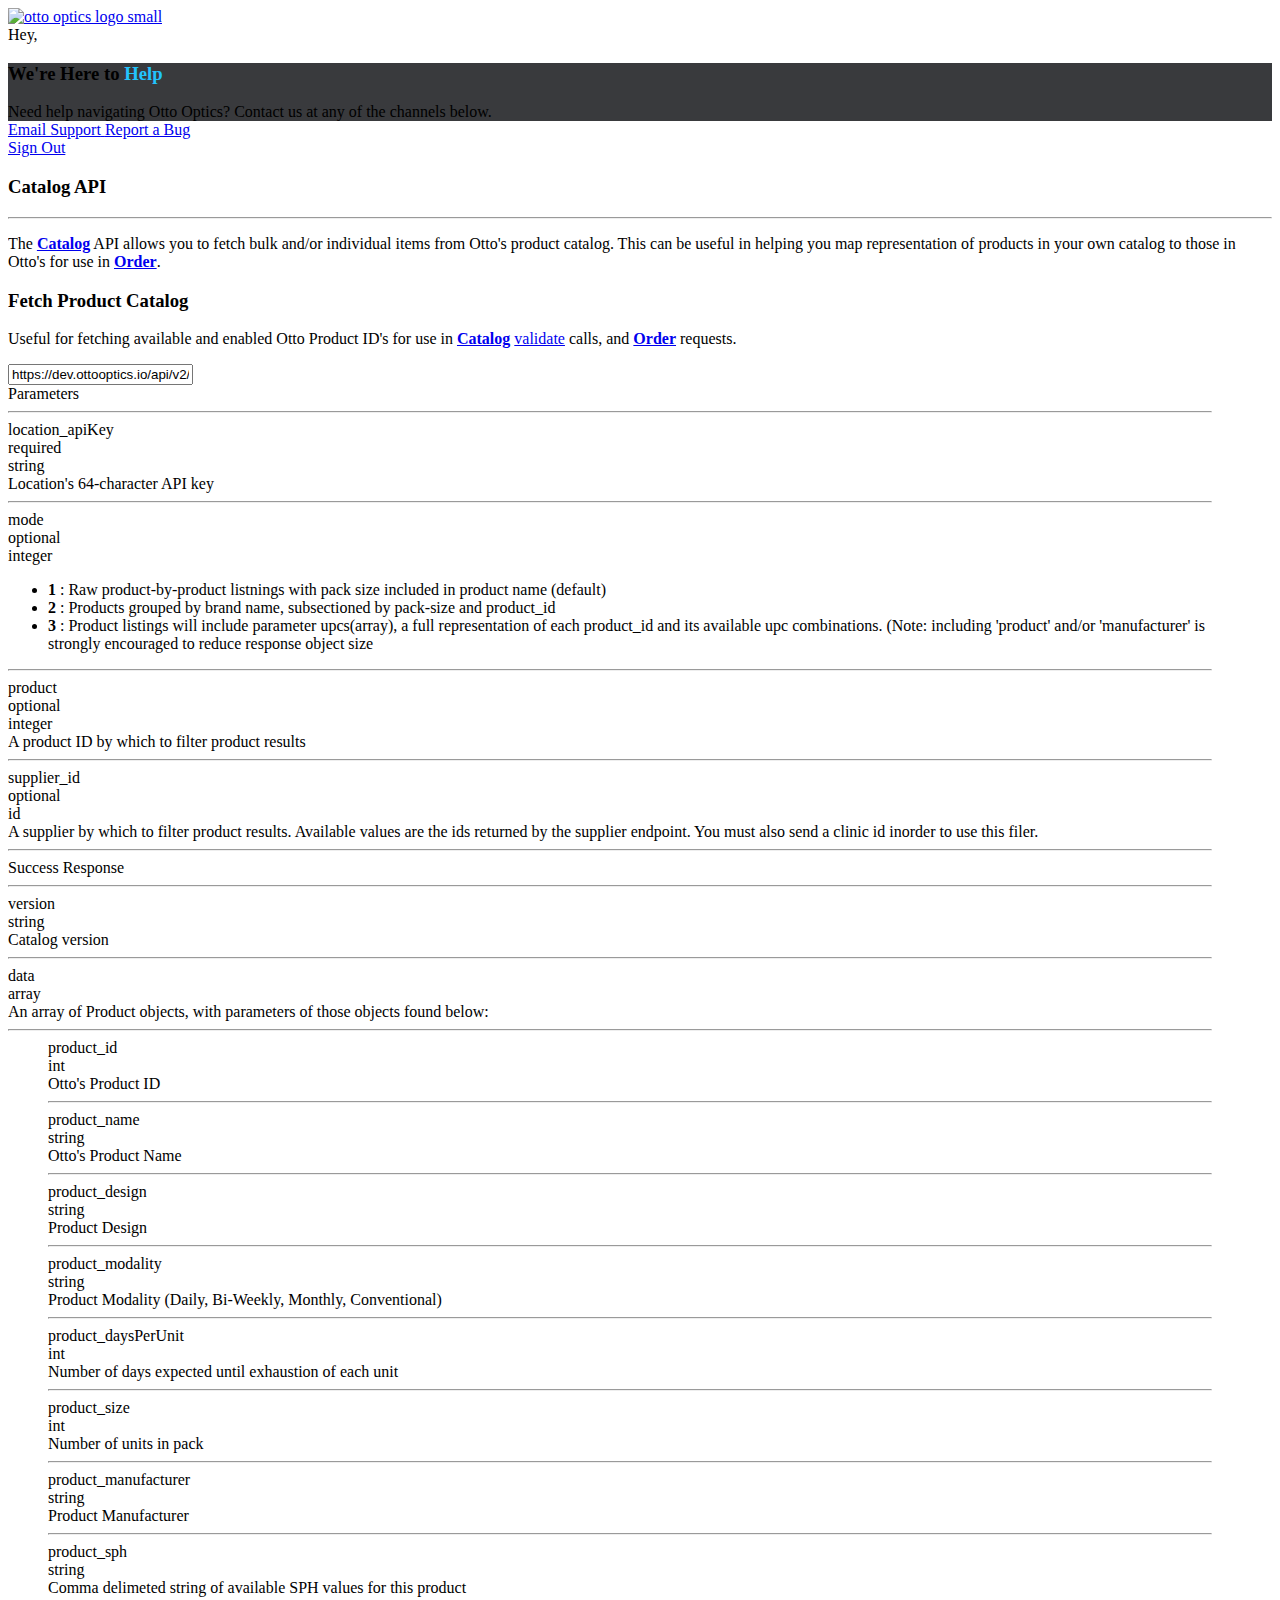
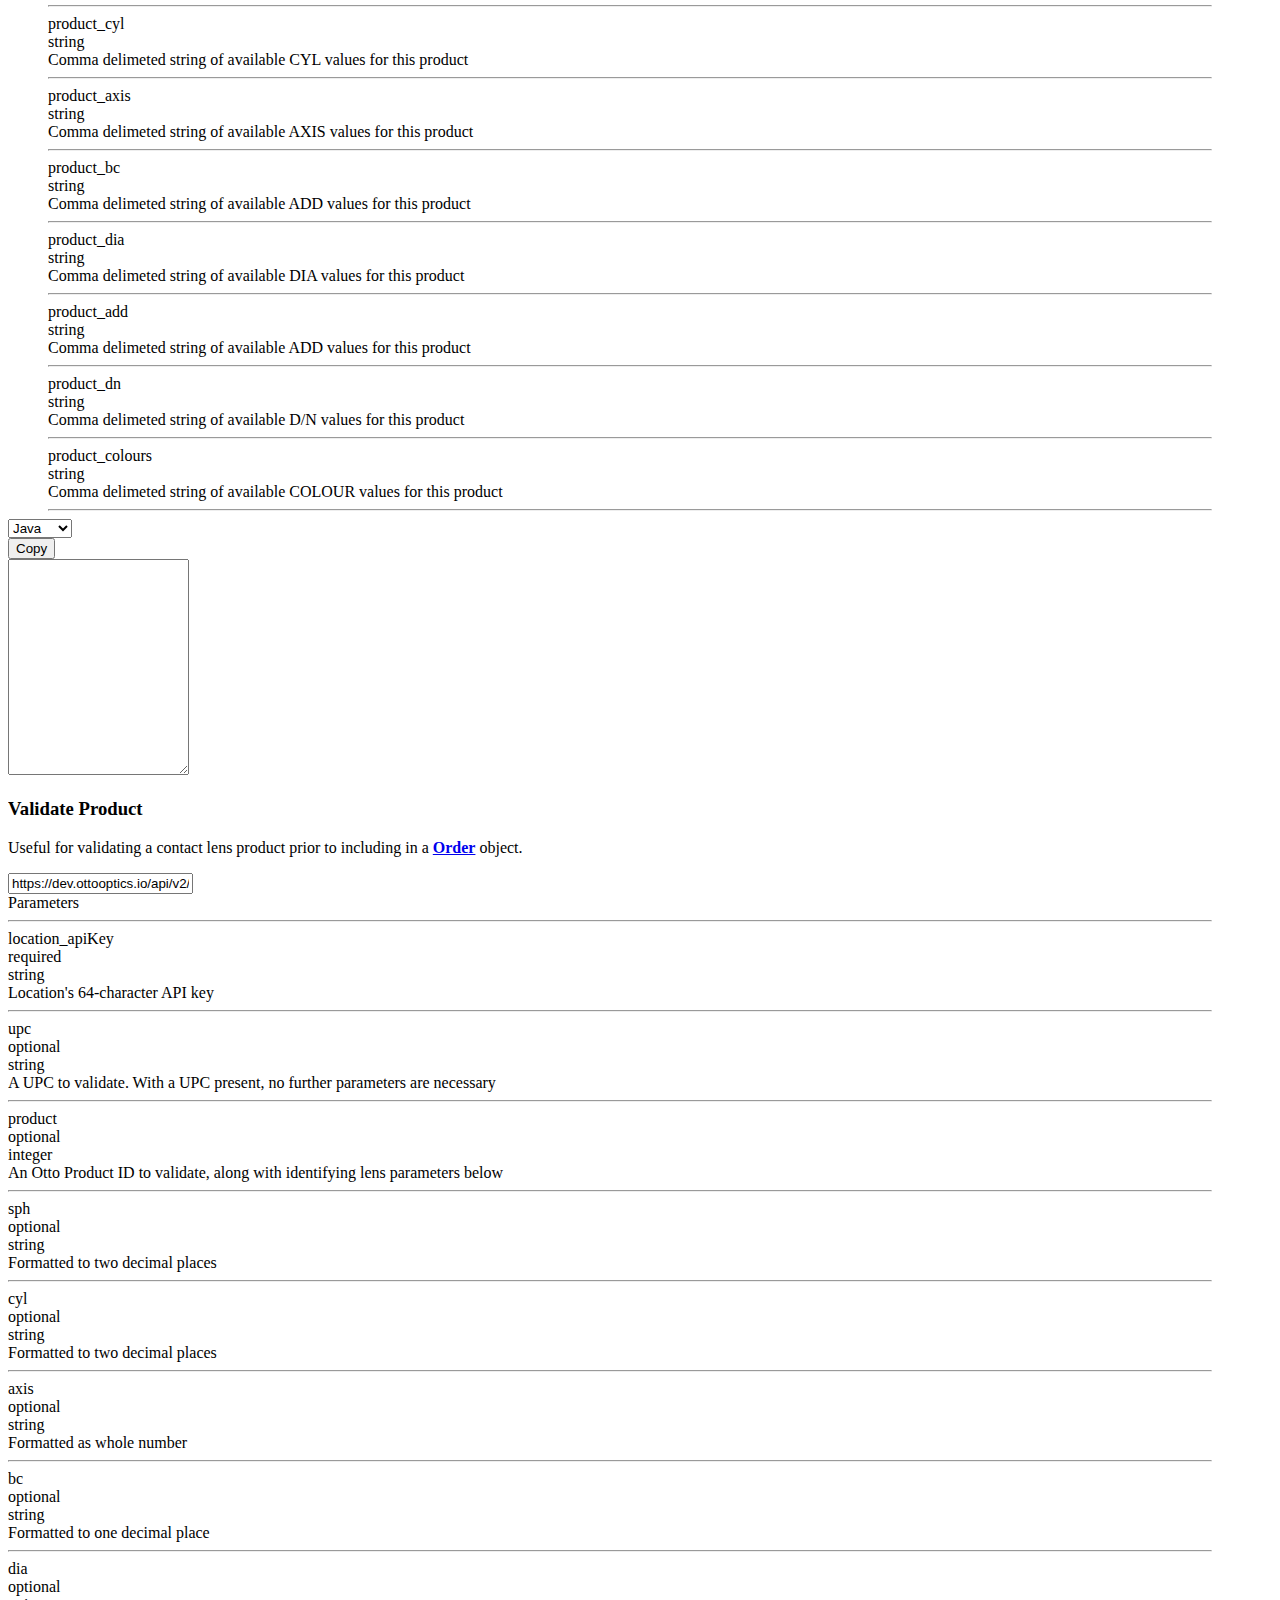
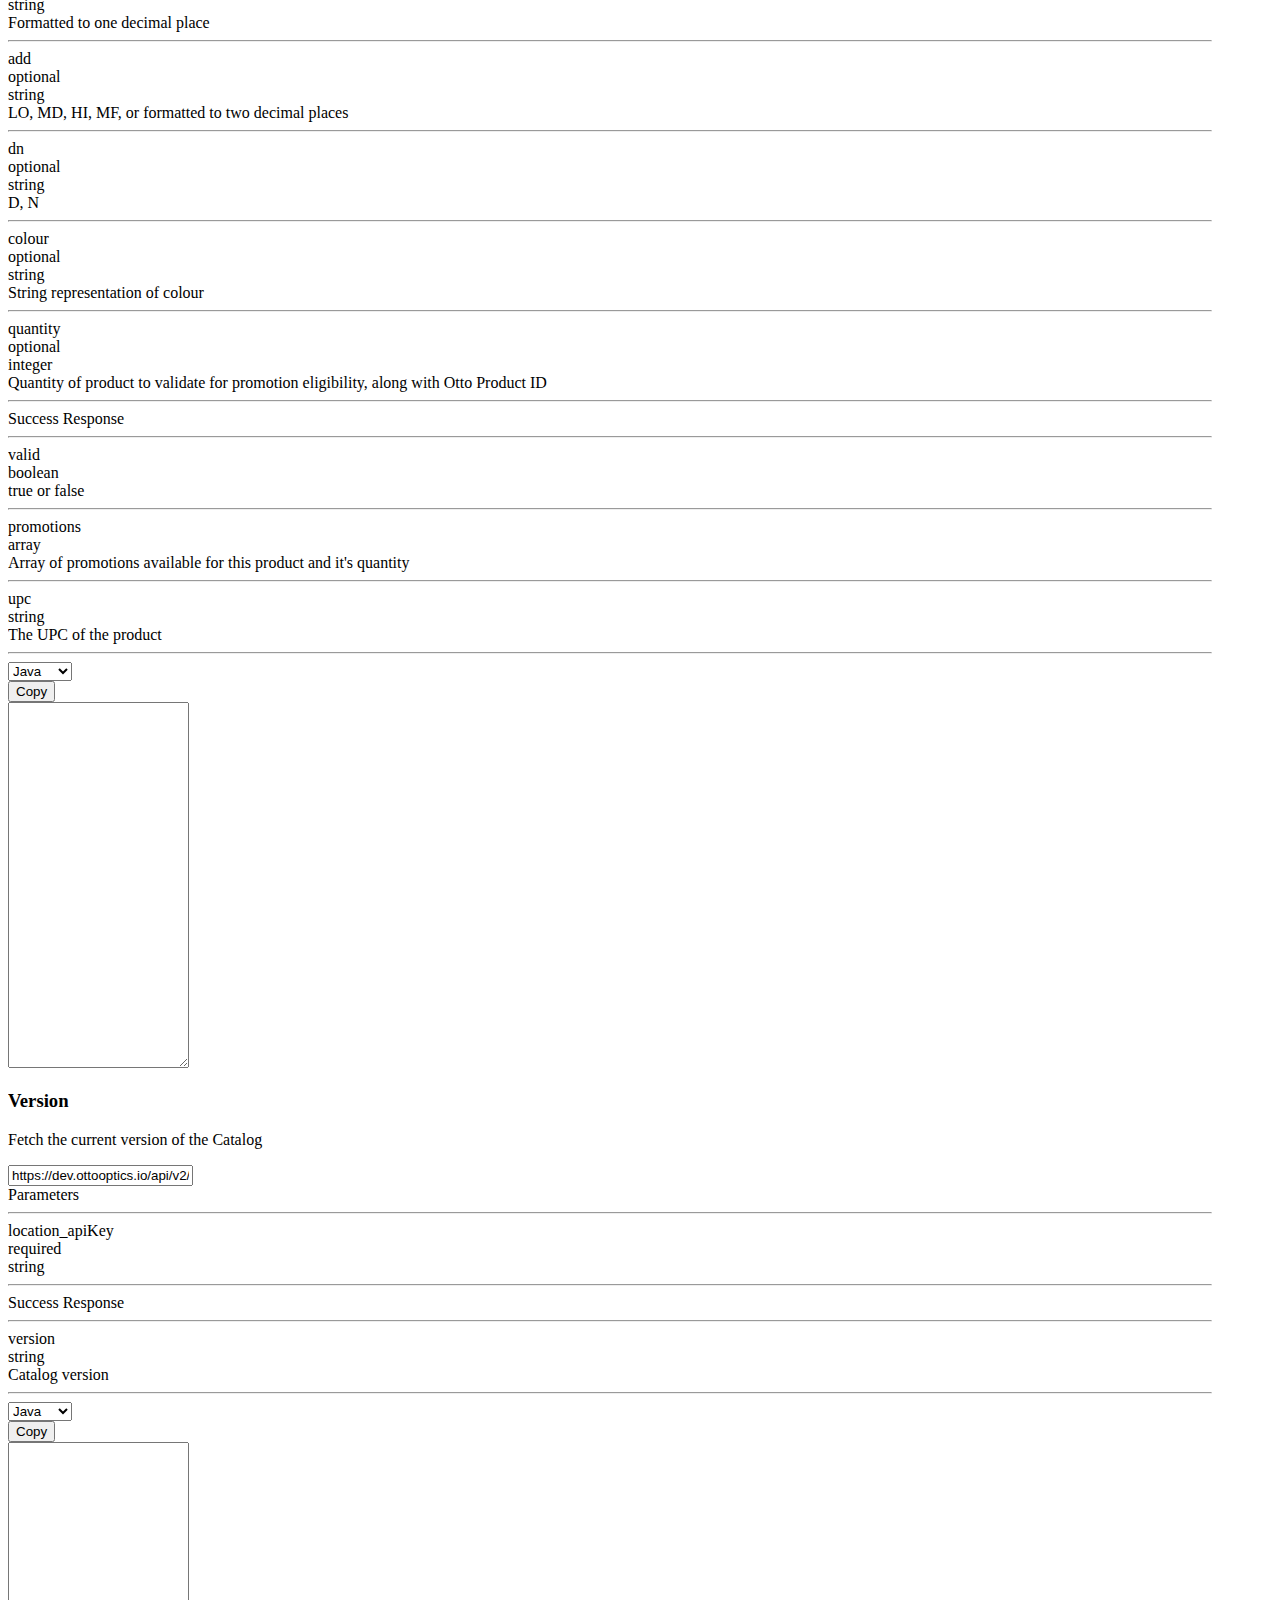
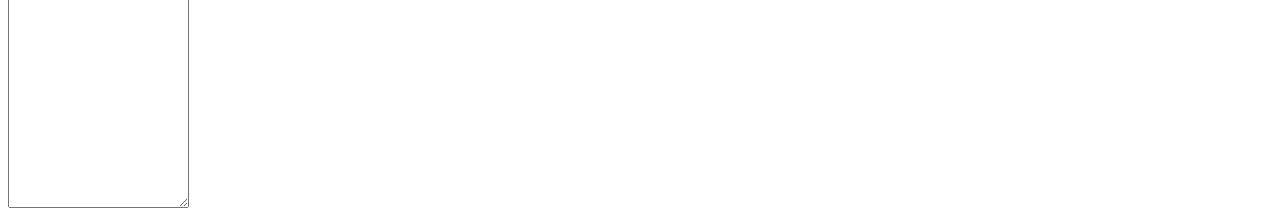
==== docs/catalog.html @ fa87e3d3 "first commit" ====
<!DOCTYPE html>
<html lang="en">
<head>
    <meta charset="utf-8" />
    <title>Otto Optics | Developer Dashboard</title>
    <meta name="description" content="Otto Optics Developer Dashboard">
    <link rel="stylesheet" href="https://fonts.googleapis.com/css?family=Poppins:300,400,500,600,700%7CRoboto:300,400,500,600,700">
    <link href="https://dev.ottooptics.io/assets/js/global/integration/plugins/avnSkeleton/avnSkeleton.css" rel="stylesheet" type="text/css" />
    <link href="https://dev.ottooptics.io/assets/plugins/global/plugins.bundle.css?v=1.34" rel="stylesheet" type="text/css" />
    <link href="https://dev.ottooptics.io/assets/css/style.bundle.css?v=1.34" rel="stylesheet" type="text/css" />
    <link rel="stylesheet" href="https://cdnjs.cloudflare.com/ajax/libs/noUiSlider/14.5.0/nouislider.min.css">
    <link rel="stylesheet" href="https://cdnjs.cloudflare.com/ajax/libs/intro.js/4.2.2/introjs.min.css" integrity="sha512-631ugrjzlQYCOP9P8BOLEMFspr5ooQwY3rgt8SMUa+QqtVMbY/tniEUOcABHDGjK50VExB4CNc61g5oopGqCEw==" crossorigin="anonymous" referrerpolicy="no-referrer" />
    <link rel="apple-touch-icon" sizes="180x180" href="https://dev.ottooptics.io/apple-touch-icon.png">
    <link rel="icon" type="image/png" sizes="32x32" href="https://dev.ottooptics.io/favicon-32x32.png">
    <link rel="icon" type="image/png" sizes="16x16" href="https://dev.ottooptics.io/favicon-16x16.png">
    <meta name="robots" content="noindex">
    <meta name="msapplication-TileColor" content="#da532c">
    <meta name="theme-color" content="#ffffff">
    <meta http-equiv="Content-Security-Policy" content="upgrade-insecure-requests" />
    <link rel="manifest" href="https://developers.ottooptics.io/site.webmanifest">
    <link href="https://dev.ottooptics.io/assets/css/dynamic/dynamic-location.php" rel="stylesheet" type="text/css" />
    <script src="https://kit.fontawesome.com/f366cd0188.js" crossorigin="anonymous"></script>
    <link rel="stylesheet" href="//cdnjs.cloudflare.com/ajax/libs/highlight.js/11.5.1/styles/default.min.css">
</head><body class="header--fixed aside--enabled aside--fixed aside--minimize">
    <div class="grid grid--hor grid--root">
        <div class="grid__item grid__item--fluid grid grid--ver page">
            <div class="grid__item grid__item--fluid grid grid--hor wrapper developers-grid">
                
    <div id="header" class="header grid grid--ver  header--fixed ">
        <div class="header__brand grid__item" id="header_brand">
            <div class="header__brand-logo">
                <a href="https://developers.ottooptics.io/developers/dashboard/">
                    <img alt="otto optics logo small" src="https://otto-optics-assets.s3.ca-central-1.amazonaws.com/media/logos/otto-icon-2022.png" />
                </a>
            </div>
        </div>

        <!-- ACTIVE LOCATION -->
        <div class="header__breadcrumbs">
            <span>Hey, </span>
        </div>
        <!-- END ACTIVE LOCATION -->

        <div class="header__topbar">

            <!-- SUPPORT MODULES -->
            <div class="header__topbar-item">
                <div class="header__topbar-wrapper" data-toggle="dropdown" data-offset="10px,0px">
                    <span class="header__topbar-icon" data-toggle="tooltip" title="Support">
                        <i class="fas fa-comment-question"></i>
                    </span>
                </div>
                <div class="dropdown-menu dropdown-menu-fit dropdown-menu-right dropdown-menu-anim dropdown-menu-xl">
                    <div class="head head--skin-dark" style="background: #393A3D;">
                        <h3 class="head__title">We're Here to <span style="color: #22C4FD;">Help</span></h3>
                        <span class="head__sub">Need help navigating Otto Optics? Contact us at any of the channels below.</span>
                    </div>

                    <div class="grid-nav grid-nav--skin-light">
                        <div class="grid-nav__row">
                            <a target="_blank" href="mailto:tech@ottooptics.io" class="grid-nav__item">
                                <i class="fa-duotone fa-envelope-open-text"></i>
                                <span class="grid-nav__title">Email Support</span>
                            </a>
                            <a target="_blank" href="https://forms.monday.com/forms/12c64d89d8e5a196c78a8f435b75a233?r=use1" class="grid-nav__item">
                                <i class="fa-duotone fa-bug"></i>
                                <span class="grid-nav__title">Report a Bug</span>
                            </a>
                        </div>
                    </div>
                </div>
            </div>
            <!-- END SUPPORT MODULES -->

            <!-- USER MODULE -->
            <div class="header__topbar-item">
                <div class="header__topbar-wrapper" data-toggle="dropdown" data-offset="10px,0px">
                    <span class="header__topbar-icon" data-toggle="tooltip" title="Account"><i class="fas fa-user"></i></span>
                </div>
                <div class="dropdown-menu dropdown-menu-fit dropdown-menu-right dropdown-menu-anim dropdown-menu-xl">
                    <div class="user-card user-card--skin-dark notification-item-padding-x">
                        <div class="user-card__name">
                                                      </div>
                    </div>
                    <div class="notification">
                        <div class="notification__custom space-between">
                            <a href="javascript:;" class="btn btn-bold btn-brand" id="user-sign-out">Sign Out</a>
                        </div>
                    </div>
                </div>
            </div>
            <!-- END USER MODULE -->
        </div>
    </div>                <div class="content grid__item grid__item--fluid grid grid--hor developers-grid">
                    <div class="container  container--fluid  grid__item grid__item--fluid">
                        <div class="row developers-container">
                            <div class="col-3 settings-menu-col" style="display: none;">
                            <ul>

  <div class="dev-nav-header">
    <span><strong>Profile</strong></span>
  </div>

  <a href="https://developers.ottooptics.io/">
    <li class=""><i class="fas fa-home"></i><span>Dashboard</span></li>
  </a>

    <a href="https://developers.ottooptics.io/dashboard/my-clinics">
    <li class=""><i class="fas fa-cart-shopping"></i><span>My Clinics</span></li>
  </a>
  
    <a href="https://developers.ottooptics.io/dashboard/keys" class="dev-disabled">
    <li class=""><i class="fas fa-key"></i><span>Keys and Endpoints</span></li>
  </a>
  
  <div class="dev-nav-header">
    <span><strong>API's</strong></span>
  </div>

    <a href="https://developers.ottooptics.io/dashboard/catalog">
    <li class="active"><i class="fas fa-code"></i><span>Catalog</span></li>
  </a>
  
    <a href="https://developers.ottooptics.io/dashboard/supplier">
    <li class=""><i class="fas fa-code"></i><span>Supplier</span></li>
  </a>
  
    <a href="https://developers.ottooptics.io/dashboard/clinic">
    <li class=""><i class="fas fa-code"></i><span>Clinic</span></li>
  </a>
  
    <a href="https://developers.ottooptics.io/dashboard/patient">
    <li class=""><i class="fas fa-code"></i><span>Patient</span></li>
  </a>
  
    <a href="https://developers.ottooptics.io/dashboard/prescription">
    <li class=""><i class="fas fa-code"></i><span>Prescription</span></li>
  </a>
  
    <a href="https://developers.ottooptics.io/dashboard/order" class="dev-disabled">
    <li class=""><i class="fas fa-code"></i><span>Order</span></li>
  </a>
  
    <a href="https://developers.ottooptics.io/dashboard/purchase" class="dev-disabled">
    <li class=""><i class="fas fa-code"></i><span>Purchase Order</span></li>
  </a>
   
    <a href="https://developers.ottooptics.io/dashboard/pricing" class="dev-disabled">
    <li class=""><i class="fas fa-code"></i><span>Pricing</span></li>
  </a>
  </ul>
                            </div>
                            <div class="col-12">
                                <div class="portlet sticky-portlet" style="height: calc(100vh - 74px);">
                                    <div class="portlet__body h-100" style="overflow-y: scroll;">
                                        <div class="settings-content-col">
                                            <div class="row no-gutters mb-20">
                                                <div class="col-auto align-self-center">
                                                    <h3 class="portlet__head-title f-17 fw-700 mr-20 mb-0">Catalog API</h3>
                                                </div>
                                            </div>
                                            <hr>
                                            <div class="row mt-40">
                                                <div class="col">
                                                    <p>The <a class="font-brand" href="https://developers.ottooptics.io/dashboard/catalog/"><strong>Catalog</strong></a> API allows you to fetch bulk and/or individual items from Otto's product catalog. This can be useful in helping you map representation of products in your own catalog to those in Otto's for use in <a class="font-brand" href="https://developers.ottooptics.io/dashboard/order/"><strong>Order</strong></a>.</p>
                                                </div>
                                            </div>
                                            <div class="row mb-20 mt-40" id="catalog-fetch">
                                                <div class="col">
                                                    <h3 class="portlet__head-title fw-700 mr-20 mb-0">Fetch Product Catalog</h3>
                                                </div>
                                            </div>
                                            <div class="row mt-20 mb-20">
                                                <div class="col">
                                                    <p>Useful for fetching available and enabled Otto Product ID's for use in <a class="font-brand" href="https://developers.ottooptics.io/dashboard/catalog/"><strong>Catalog</strong></a> <a class="font-brand" href="#catalog-validate">validate</a> calls, and <a class="font-brand" href="https://developers.ottooptics.io/dashboard/order/"><strong>Order</strong></a> requests.</p>
                                                </div>
                                            </div>
                                            <div class="row">
                                                <div class="col-6" style="padding-right: 60px;">
                                                    <div class="row">
                                                        <div class="col">
                                                            <div class="form-group mb-2">
                                                                <div class="input-group">
                                                                    <div class="input-group-prepend"><span class="input-group-text"><i class="fas fa-link"></i></span></div>
                                                                    <input type="text" class="form-control" name="devurl" value="https://dev.ottooptics.io/api/v2/catalog/fetch" readonly />
                                                                </div>
                                                            </div>
                                                        </div>
                                                    </div>
                                                    <div class="row mt-40">
                                                        <div class="col-sm-auto">
                                                            <span class="fw-700">Parameters</span>
                                                        </div>
                                                        <div class="col-sm-auto">
                                                            <i class="fas fa-arrow-right"></i>
                                                        </div>
                                                    </div>
                                                    <hr>
                                                    <div class="row mt-20">
                                                        <div class="col-sm-auto align-self-center">
                                                            <span class="fw-500">location_apiKey</span>
                                                        </div>
                                                        <div class="col-sm-auto align-self-center">
                                                            <span>required</span>
                                                        </div>
                                                        <div class="col text-right align-self-center">
                                                            <span class="f-12">string</span>
                                                        </div>
                                                    </div>
                                                    <div class="row mt-8">
                                                        <div class="col">
                                                            Location's 64-character API key
                                                        </div>
                                                    </div>
                                                    <hr>
                                                    <div class="row mt-20">
                                                        <div class="col-sm-auto align-self-center">
                                                            <span class="fw-500">mode</span>
                                                        </div>
                                                        <div class="col-sm-auto align-self-center">
                                                            <span>optional</span>
                                                        </div>
                                                        <div class="col text-right align-self-center">
                                                            <span class="f-12">integer</span>
                                                        </div>
                                                    </div>
                                                    <div class="row mt-8">
                                                        <div class="col">
                                                            <ul>
                                                                <li><strong>1</strong> : Raw product-by-product listnings with pack size included in product name (default)</li>
                                                                <li><strong>2</strong> : Products grouped by brand name, subsectioned by pack-size and product_id</li>
                                                                <li><strong>3</strong> : Product listings will include parameter <span class="fw-500">upcs</span>(array), a full representation of each product_id and its available upc combinations. (Note: including 'product' and/or 'manufacturer' is strongly encouraged to reduce response object size</li>
                                                            </ul>
                                                        </div>
                                                    </div>
                                                    <hr>
                                                    <div class="row mt-20">
                                                        <div class="col-sm-auto align-self-center">
                                                            <span class="fw-500">product</span>
                                                        </div>
                                                        <div class="col-sm-auto align-self-center">
                                                            <span>optional</span>
                                                        </div>
                                                        <div class="col text-right align-self-center">
                                                            <span class="f-12">integer</span>
                                                        </div>
                                                    </div>
                                                    <div class="row mt-8">
                                                        <div class="col">
                                                            A product ID by which to filter product results
                                                        </div>
                                                    </div>
                                                    <hr>
                                                    <div class="row mt-20">
                                                        <div class="col-sm-auto align-self-center">
                                                            <span class="fw-500">supplier_id</span>
                                                        </div>
                                                        <div class="col-sm-auto align-self-center">
                                                            <span>optional</span>
                                                        </div>
                                                        <div class="col text-right align-self-center">
                                                            <span class="f-12">id</span>
                                                        </div>
                                                    </div>
                                                    <div class="row mt-8">
                                                        <div class="col">
                                                            A supplier by which to filter product results. Available values are the ids returned by the supplier endpoint. You must also send a clinic id inorder to use this filer.
                                                        </div>
                                                    </div>
                                                    <hr>
                                                    <div class="row mt-40">
                                                        <div class="col-sm-auto">
                                                            <span class="fw-700">Success Response</span>
                                                        </div>
                                                        <div class="col-sm-auto">
                                                            <i class="fas fa-arrow-left"></i>
                                                        </div>
                                                    </div>
                                                    <hr>
                                                    <div class="row mt-20">
                                                        <div class="col-sm-auto align-self-center">
                                                            <span class="fw-500">version</span>
                                                        </div>
                                                        <div class="col text-right align-self-center">
                                                            <span class="f-12">string</span>
                                                        </div>
                                                    </div>
                                                    <div class="row mt-8">
                                                        <div class="col">
                                                            Catalog version
                                                        </div>
                                                    </div>
                                                    <hr>
                                                    <div class="row mt-20">
                                                        <div class="col-sm-auto align-self-center">
                                                            <span class="fw-500">data</span>
                                                        </div>
                                                        <div class="col text-right align-self-center">
                                                            <span class="f-12">array</span>
                                                        </div>
                                                    </div>
                                                    <div class="row mt-8">
                                                        <div class="col">
                                                            An array of Product objects, with parameters of those objects found below:
                                                        </div>
                                                    </div>
                                                    <hr>
                                                    <div class="row" style="padding-left:40px;">
                                                        <div class="col">
                                                            <div class="row mt-20">
                                                                <div class="col-sm-auto align-self-center">
                                                                    <span class="fw-500">product_id</span>
                                                                </div>
                                                                <div class="col text-right align-self-center">
                                                                    <span class="f-12">int</span>
                                                                </div>
                                                            </div>
                                                            <div class="row mt-8">
                                                                <div class="col">
                                                                    Otto's Product ID
                                                                </div>
                                                            </div>
                                                            <hr>
                                                            <div class="row mt-20">
                                                                <div class="col-sm-auto align-self-center">
                                                                    <span class="fw-500">product_name</span>
                                                                </div>
                                                                <div class="col text-right align-self-center">
                                                                    <span class="f-12">string</span>
                                                                </div>
                                                            </div>
                                                            <div class="row mt-8">
                                                                <div class="col">
                                                                    Otto's Product Name
                                                                </div>
                                                            </div>
                                                            <hr>
                                                            <div class="row mt-20">
                                                                <div class="col-sm-auto align-self-center">
                                                                    <span class="fw-500">product_design</span>
                                                                </div>
                                                                <div class="col text-right align-self-center">
                                                                    <span class="f-12">string</span>
                                                                </div>
                                                            </div>
                                                            <div class="row mt-8">
                                                                <div class="col">
                                                                    Product Design
                                                                </div>
                                                            </div>
                                                            <hr>
                                                            <div class="row mt-20">
                                                                <div class="col-sm-auto align-self-center">
                                                                    <span class="fw-500">product_modality</span>
                                                                </div>
                                                                <div class="col text-right align-self-center">
                                                                    <span class="f-12">string</span>
                                                                </div>
                                                            </div>
                                                            <div class="row mt-8">
                                                                <div class="col">
                                                                    Product Modality (Daily, Bi-Weekly, Monthly, Conventional)
                                                                </div>
                                                            </div>
                                                            <hr>
                                                            <div class="row mt-20">
                                                                <div class="col-sm-auto align-self-center">
                                                                    <span class="fw-500">product_daysPerUnit</span>
                                                                </div>
                                                                <div class="col text-right align-self-center">
                                                                    <span class="f-12">int</span>
                                                                </div>
                                                            </div>
                                                            <div class="row mt-8">
                                                                <div class="col">
                                                                    Number of days expected until exhaustion of each unit
                                                                </div>
                                                            </div>
                                                            <hr>
                                                            <div class="row mt-20">
                                                                <div class="col-sm-auto align-self-center">
                                                                    <span class="fw-500">product_size</span>
                                                                </div>
                                                                <div class="col text-right align-self-center">
                                                                    <span class="f-12">int</span>
                                                                </div>
                                                            </div>
                                                            <div class="row mt-8">
                                                                <div class="col">
                                                                    Number of units in pack
                                                                </div>
                                                            </div>
                                                            <hr>
                                                            <div class="row mt-20">
                                                                <div class="col-sm-auto align-self-center">
                                                                    <span class="fw-500">product_manufacturer</span>
                                                                </div>
                                                                <div class="col text-right align-self-center">
                                                                    <span class="f-12">string</span>
                                                                </div>
                                                            </div>
                                                            <div class="row mt-8">
                                                                <div class="col">
                                                                    Product Manufacturer
                                                                </div>
                                                            </div>
                                                            <hr>
                                                            <div class="row mt-20">
                                                                <div class="col-sm-auto align-self-center">
                                                                    <span class="fw-500">product_sph</span>
                                                                </div>
                                                                <div class="col text-right align-self-center">
                                                                    <span class="f-12">string</span>
                                                                </div>
                                                            </div>
                                                            <div class="row mt-8">
                                                                <div class="col">
                                                                    Comma delimeted string of available SPH values for this product
                                                                </div>
                                                            </div>
                                                            <hr>
                                                            <div class="row mt-20">
                                                                <div class="col-sm-auto align-self-center">
                                                                    <span class="fw-500">product_cyl</span>
                                                                </div>
                                                                <div class="col text-right align-self-center">
                                                                    <span class="f-12">string</span>
                                                                </div>
                                                            </div>
                                                            <div class="row mt-8">
                                                                <div class="col">
                                                                    Comma delimeted string of available CYL values for this product
                                                                </div>
                                                            </div>
                                                            <hr>
                                                            <div class="row mt-20">
                                                                <div class="col-sm-auto align-self-center">
                                                                    <span class="fw-500">product_axis</span>
                                                                </div>
                                                                <div class="col text-right align-self-center">
                                                                    <span class="f-12">string</span>
                                                                </div>
                                                            </div>
                                                            <div class="row mt-8">
                                                                <div class="col">
                                                                    Comma delimeted string of available AXIS values for this product
                                                                </div>
                                                            </div>
                                                            <hr>
                                                            <div class="row mt-20">
                                                                <div class="col-sm-auto align-self-center">
                                                                    <span class="fw-500">product_bc</span>
                                                                </div>
                                                                <div class="col text-right align-self-center">
                                                                    <span class="f-12">string</span>
                                                                </div>
                                                            </div>
                                                            <div class="row mt-8">
                                                                <div class="col">
                                                                    Comma delimeted string of available ADD values for this product
                                                                </div>
                                                            </div>
                                                            <hr>
                                                            <div class="row mt-20">
                                                                <div class="col-sm-auto align-self-center">
                                                                    <span class="fw-500">product_dia</span>
                                                                </div>
                                                                <div class="col text-right align-self-center">
                                                                    <span class="f-12">string</span>
                                                                </div>
                                                            </div>
                                                            <div class="row mt-8">
                                                                <div class="col">
                                                                    Comma delimeted string of available DIA values for this product
                                                                </div>
                                                            </div>
                                                            <hr>
                                                            <div class="row mt-20">
                                                                <div class="col-sm-auto align-self-center">
                                                                    <span class="fw-500">product_add</span>
                                                                </div>
                                                                <div class="col text-right align-self-center">
                                                                    <span class="f-12">string</span>
                                                                </div>
                                                            </div>
                                                            <div class="row mt-8">
                                                                <div class="col">
                                                                    Comma delimeted string of available ADD values for this product
                                                                </div>
                                                            </div>
                                                            <hr>
                                                            <div class="row mt-20">
                                                                <div class="col-sm-auto align-self-center">
                                                                    <span class="fw-500">product_dn</span>
                                                                </div>
                                                                <div class="col text-right align-self-center">
                                                                    <span class="f-12">string</span>
                                                                </div>
                                                            </div>
                                                            <div class="row mt-8">
                                                                <div class="col">
                                                                    Comma delimeted string of available D/N values for this product
                                                                </div>
                                                            </div>
                                                            <hr>
                                                            <div class="row mt-20">
                                                                <div class="col-sm-auto align-self-center">
                                                                    <span class="fw-500">product_colours</span>
                                                                </div>
                                                                <div class="col text-right align-self-center">
                                                                    <span class="f-12">string</span>
                                                                </div>
                                                            </div>
                                                            <div class="row mt-8">
                                                                <div class="col">
                                                                    Comma delimeted string of available COLOUR values for this product
                                                                </div>
                                                            </div>
                                                            <hr>
                                                        </div>
                                                    </div>
                                                </div>
                                                <div class="col-6">
                                                    <div class="row">
                                                        <div class="col-sm-auto align-self-center">
                                                            <select class="form-control" autocomplete="chrome-off" id="code-fetch-type">
                                                                <option value="java">Java</option>
                                                                <option value="php">PHP</option>
                                                                <option value="python">Python</option>
                                                            </select>
                                                        </div>
                                                        <div class="col-sm-auto">
                                                            <button type="button" class="btn btn-secondary btn-bold" id="copy-fetch-code"><i class="fas fa-copy"></i> <span id="copy-fetch-text">Copy</span></button>
                                                        </div>
                                                    </div>
                                                    <div class="row mt-20">
                                                        <div class="col">
                                                            <textarea class="form-control" rows="14" id="sample-code-fetch" readonly></textarea>
                                                        </div>
                                                    </div>
                                                </div>
                                            </div>
                                            <div class="row mb-20 mt-60" id="catalog-validate">
                                                <div class="col">
                                                    <h3 class="portlet__head-title fw-700 mr-20 mb-0">Validate Product</h3>
                                                </div>
                                            </div>
                                            <div class="row mt-20 mb-20">
                                                <div class="col">
                                                    <p>Useful for validating a contact lens product prior to including in a <a class="font-brand" href="https://developers.ottooptics.io/dashboard/order/"><strong>Order</strong></a> object.</p>
                                                </div>
                                            </div>
                                            <div class="row">
                                                <div class="col-6" style="padding-right: 60px;">
                                                    <div class="row">
                                                        <div class="col">
                                                            <div class="form-group mb-2">
                                                                <div class="input-group">
                                                                    <div class="input-group-prepend"><span class="input-group-text"><i class="fas fa-link"></i></span></div>
                                                                    <input type="text" class="form-control" name="devurl" value="https://dev.ottooptics.io/api/v2/catalog/validate" readonly />
                                                                </div>
                                                            </div>
                                                        </div>
                                                    </div>
                                                    <div class="row mt-40">
                                                        <div class="col-sm-auto">
                                                            <span class="fw-700">Parameters</span>
                                                        </div>
                                                        <div class="col-sm-auto">
                                                            <i class="fas fa-arrow-right"></i>
                                                        </div>
                                                    </div>
                                                    <hr>
                                                    <div class="row mt-20">
                                                        <div class="col-sm-auto align-self-center">
                                                            <span class="fw-500">location_apiKey</span>
                                                        </div>
                                                        <div class="col-sm-auto align-self-center">
                                                            <span>required</span>
                                                        </div>
                                                        <div class="col text-right align-self-center">
                                                            <span class="f-12">string</span>
                                                        </div>
                                                    </div>
                                                    <div class="row mt-8">
                                                        <div class="col">
                                                            Location's 64-character API key
                                                        </div>
                                                    </div>
                                                    <hr>
                                                    <div class="row mt-20">
                                                        <div class="col-sm-auto align-self-center">
                                                            <span class="fw-500">upc</span>
                                                        </div>
                                                        <div class="col-sm-auto align-self-center">
                                                            <span>optional</span>
                                                        </div>
                                                        <div class="col text-right align-self-center">
                                                            <span class="f-12">string</span>
                                                        </div>
                                                    </div>
                                                    <div class="row mt-8">
                                                        <div class="col">
                                                            A UPC to validate. With a UPC present, no further parameters are necessary
                                                        </div>
                                                    </div>
                                                    <hr>
                                                    <div class="row mt-20">
                                                        <div class="col-sm-auto align-self-center">
                                                            <span class="fw-500">product</span>
                                                        </div>
                                                        <div class="col-sm-auto align-self-center">
                                                            <span>optional</span>
                                                        </div>
                                                        <div class="col text-right align-self-center">
                                                            <span class="f-12">integer</span>
                                                        </div>
                                                    </div>
                                                    <div class="row mt-8">
                                                        <div class="col">
                                                            An Otto Product ID to validate, along with identifying lens parameters below
                                                        </div>
                                                    </div>
                                                    <hr>
                                                    <div class="row mt-20">
                                                        <div class="col-sm-auto align-self-center">
                                                            <span class="fw-500">sph</span>
                                                        </div>
                                                        <div class="col-sm-auto align-self-center">
                                                            <span>optional</span>
                                                        </div>
                                                        <div class="col text-right align-self-center">
                                                            <span class="f-12">string</span>
                                                        </div>
                                                    </div>
                                                    <div class="row mt-8">
                                                        <div class="col">
                                                            Formatted to two decimal places
                                                        </div>
                                                    </div>
                                                    <hr>
                                                    <div class="row mt-20">
                                                        <div class="col-sm-auto align-self-center">
                                                            <span class="fw-500">cyl</span>
                                                        </div>
                                                        <div class="col-sm-auto align-self-center">
                                                            <span>optional</span>
                                                        </div>
                                                        <div class="col text-right align-self-center">
                                                            <span class="f-12">string</span>
                                                        </div>
                                                    </div>
                                                    <div class="row mt-8">
                                                        <div class="col">
                                                            Formatted to two decimal places
                                                        </div>
                                                    </div>
                                                    <hr>
                                                    <div class="row mt-20">
                                                        <div class="col-sm-auto align-self-center">
                                                            <span class="fw-500">axis</span>
                                                        </div>
                                                        <div class="col-sm-auto align-self-center">
                                                            <span>optional</span>
                                                        </div>
                                                        <div class="col text-right align-self-center">
                                                            <span class="f-12">string</span>
                                                        </div>
                                                    </div>
                                                    <div class="row mt-8">
                                                        <div class="col">
                                                            Formatted as whole number
                                                        </div>
                                                    </div>
                                                    <hr>
                                                    <div class="row mt-20">
                                                        <div class="col-sm-auto align-self-center">
                                                            <span class="fw-500">bc</span>
                                                        </div>
                                                        <div class="col-sm-auto align-self-center">
                                                            <span>optional</span>
                                                        </div>
                                                        <div class="col text-right align-self-center">
                                                            <span class="f-12">string</span>
                                                        </div>
                                                    </div>
                                                    <div class="row mt-8">
                                                        <div class="col">
                                                            Formatted to one decimal place
                                                        </div>
                                                    </div>
                                                    <hr>
                                                    <div class="row mt-20">
                                                        <div class="col-sm-auto align-self-center">
                                                            <span class="fw-500">dia</span>
                                                        </div>
                                                        <div class="col-sm-auto align-self-center">
                                                            <span>optional</span>
                                                        </div>
                                                        <div class="col text-right align-self-center">
                                                            <span class="f-12">string</span>
                                                        </div>
                                                    </div>
                                                    <div class="row mt-8">
                                                        <div class="col">
                                                            Formatted to one decimal place
                                                        </div>
                                                    </div>
                                                    <hr>
                                                    <div class="row mt-20">
                                                        <div class="col-sm-auto align-self-center">
                                                            <span class="fw-500">add</span>
                                                        </div>
                                                        <div class="col-sm-auto align-self-center">
                                                            <span>optional</span>
                                                        </div>
                                                        <div class="col text-right align-self-center">
                                                            <span class="f-12">string</span>
                                                        </div>
                                                    </div>
                                                    <div class="row mt-8">
                                                        <div class="col">
                                                            LO, MD, HI, MF, or formatted to two decimal places
                                                        </div>
                                                    </div>
                                                    <hr>
                                                    <div class="row mt-20">
                                                        <div class="col-sm-auto align-self-center">
                                                            <span class="fw-500">dn</span>
                                                        </div>
                                                        <div class="col-sm-auto align-self-center">
                                                            <span>optional</span>
                                                        </div>
                                                        <div class="col text-right align-self-center">
                                                            <span class="f-12">string</span>
                                                        </div>
                                                    </div>
                                                    <div class="row mt-8">
                                                        <div class="col">
                                                            D, N
                                                        </div>
                                                    </div>
                                                    <hr>
                                                    <div class="row mt-20">
                                                        <div class="col-sm-auto align-self-center">
                                                            <span class="fw-500">colour</span>
                                                        </div>
                                                        <div class="col-sm-auto align-self-center">
                                                            <span>optional</span>
                                                        </div>
                                                        <div class="col text-right align-self-center">
                                                            <span class="f-12">string</span>
                                                        </div>
                                                    </div>
                                                    <div class="row mt-8">
                                                        <div class="col">
                                                            String representation of colour
                                                        </div>
                                                    </div>
                                                    <hr>
                                                    <div class="row mt-20">
                                                        <div class="col-sm-auto align-self-center">
                                                            <span class="fw-500">quantity</span>
                                                        </div>
                                                        <div class="col-sm-auto align-self-center">
                                                            <span>optional</span>
                                                        </div>
                                                        <div class="col text-right align-self-center">
                                                            <span class="f-12">integer</span>
                                                        </div>
                                                    </div>
                                                    <div class="row mt-8">
                                                        <div class="col">
                                                            Quantity of product to validate for promotion eligibility, along with Otto Product ID
                                                        </div>
                                                    </div>
                                                    <hr>
                                                    <div class="row mt-40">
                                                        <div class="col-sm-auto">
                                                            <span class="fw-700">Success Response</span>
                                                        </div>
                                                        <div class="col-sm-auto">
                                                            <i class="fas fa-arrow-left"></i>
                                                        </div>
                                                    </div>
                                                    <hr>
                                                    <div class="row mt-20">
                                                        <div class="col-sm-auto align-self-center">
                                                            <span class="fw-500">valid</span>
                                                        </div>
                                                        <div class="col text-right align-self-center">
                                                            <span class="f-12">boolean</span>
                                                        </div>
                                                    </div>
                                                    <div class="row mt-8">
                                                        <div class="col">
                                                            true or false
                                                        </div>
                                                    </div>
                                                    <hr>
                                                    <div class="row mt-20">
                                                        <div class="col-sm-auto align-self-center">
                                                            <span class="fw-500">promotions</span>
                                                        </div>
                                                        <div class="col text-right align-self-center">
                                                            <span class="f-12">array</span>
                                                        </div>
                                                    </div>
                                                    <div class="row mt-8">
                                                        <div class="col">
                                                            Array of promotions available for this product and it's quantity
                                                        </div>
                                                    </div>
                                                    <hr class="mb-40">
                                                    <div class="row mt-20">
                                                        <div class="col-sm-auto align-self-center">
                                                            <span class="fw-500">upc</span>
                                                        </div>
                                                        <div class="col text-right align-self-center">
                                                            <span class="f-12">string</span>
                                                        </div>
                                                    </div>
                                                    <div class="row mt-8">
                                                        <div class="col">
                                                            The UPC of the product
                                                        </div>
                                                    </div>
                                                    <hr class="mb-40">

                                                </div>
                                                <div class="col-6">
                                                    <div class="row">
                                                        <div class="col-sm-auto align-self-center">
                                                            <select class="form-control" autocomplete="chrome-off" id="code-validate-type">
                                                                <option value="java">Java</option>
                                                                <option value="php">PHP</option>
                                                                <option value="python">Python</option>
                                                            </select>
                                                        </div>
                                                        <div class="col-sm-auto">
                                                            <button type="button" class="btn btn-secondary btn-bold" id="copy-validate-code"><i class="fas fa-copy"></i> <span id="copy-validate-text">Copy</span></button>
                                                        </div>
                                                    </div>
                                                    <div class="row mt-20">
                                                        <div class="col">
                                                            <textarea class="form-control" rows="24" id="sample-code-validate" readonly></textarea>
                                                        </div>
                                                    </div>
                                                </div>
                                            </div>
                                            <div class="row mb-20 mt-60" id="catalog-validate">
                                                <div class="col">
                                                    <h3 class="portlet__head-title fw-700 mr-20 mb-0">Version</h3>
                                                </div>
                                            </div>
                                            <div class="row mt-20 mb-20">
                                                <div class="col">
                                                    <p>Fetch the current version of the Catalog</p>
                                                </div>
                                            </div>
                                            <div class="row">
                                                <div class="col-6" style="padding-right: 60px;">
                                                    <div class="row">
                                                        <div class="col">
                                                            <div class="form-group mb-2">
                                                                <div class="input-group">
                                                                    <div class="input-group-prepend"><span class="input-group-text"><i class="fas fa-link"></i></span></div>
                                                                    <input type="text" class="form-control" name="devurl" value="https://dev.ottooptics.io/api/v2/catalog/version" readonly />
                                                                </div>
                                                            </div>
                                                        </div>
                                                    </div>
                                                    <div class="row mt-40">
                                                        <div class="col-sm-auto">
                                                            <span class="fw-700">Parameters</span>
                                                        </div>
                                                        <div class="col-sm-auto">
                                                            <i class="fas fa-arrow-right"></i>
                                                        </div>
                                                    </div>
                                                    <hr>
                                                    <div class="row mt-20">
                                                        <div class="col-sm-auto align-self-center">
                                                            <span class="fw-500">location_apiKey</span>
                                                        </div>
                                                        <div class="col-sm-auto align-self-center">
                                                            <span>required</span>
                                                        </div>
                                                        <div class="col text-right align-self-center">
                                                            <span class="f-12">string</span>
                                                        </div>
                                                    </div>
                                                    <hr>
                                                    <div class="row mt-40">
                                                        <div class="col-sm-auto">
                                                            <span class="fw-700">Success Response</span>
                                                        </div>
                                                        <div class="col-sm-auto">
                                                            <i class="fas fa-arrow-left"></i>
                                                        </div>
                                                    </div>
                                                    <hr>
                                                    <div class="row mt-20">
                                                        <div class="col-sm-auto align-self-center">
                                                            <span class="fw-500">version</span>
                                                        </div>
                                                        <div class="col text-right align-self-center">
                                                            <span class="f-12">string</span>
                                                        </div>
                                                    </div>
                                                    <div class="row mt-8">
                                                        <div class="col">
                                                            Catalog version
                                                        </div>
                                                    </div>
                                                    <hr class="mb-40">
                                                </div>
                                                <div class="col-6">
                                                    <div class="row">
                                                        <div class="col-sm-auto align-self-center">
                                                            <select class="form-control" autocomplete="chrome-off" id="code-version-type">
                                                                <option value="java">Java</option>
                                                                <option value="php">PHP</option>
                                                                <option value="python">Python</option>
                                                            </select>
                                                        </div>
                                                        <div class="col-sm-auto">
                                                            <button type="button" class="btn btn-secondary btn-bold" id="copy-version-code"><i class="fas fa-copy"></i> <span id="copy-version-text">Copy</span></button>
                                                        </div>
                                                    </div>
                                                    <div class="row mt-20">
                                                        <div class="col">
                                                            <textarea class="form-control" rows="24" id="sample-code-version" readonly></textarea>
                                                        </div>
                                                    </div>
                                                </div>
                                            </div>
                                        </div>
                                    </div>
                                </div>
                            </div>
                        </div>
                    </div>
                </div>
            </div>
        </div>
    </div>
    <script src="https://dev.ottooptics.io/assets/plugins/global/plugins.bundle.js"></script>
<script src="https://dev.ottooptics.io/assets/js/scripts.bundle.js"></script>
<script src="https://cdnjs.cloudflare.com/ajax/libs/noUiSlider/14.5.0/nouislider.min.js"></script>
<script src="https://dev.ottooptics.io/assets/js/global/integration/plugins/moment.js"></script>
<script src="https://cdn.datatables.net/1.11.3/js/jquery.dataTables.min.js"></script>
<script src="https://cdnjs.cloudflare.com/ajax/libs/jquery.inputmask/3.1.62/jquery.inputmask.bundle.js"></script>
<script src="https://dev.ottooptics.io/assets/js/global/integration/plugins/typeahead.bundle.min.js"></script>
<script src="https://cdn.jsdelivr.net/npm/gasparesganga-jquery-loading-overlay@2.1.7/dist/loadingoverlay.min.js"></script>
<script src="https://developers.ottooptics.io/assets/js/Devs/user-logout.js"></script>
<script src="https://dev.ottooptics.io/assets/js/global/integration/plugins/avnSkeleton/avnPlugin.js"></script>
<script src="https://dev.ottooptics.io/assets/js/global/integration/plugins/avnSkeleton/avnSkeleton.js"></script>
<script src="https://cdnjs.cloudflare.com/ajax/libs/imask/3.4.0/imask.min.js"></script>    <script src="https://developers.ottooptics.io/assets/js/Devs/developer-catalog.js"></script>
</body>
</html>
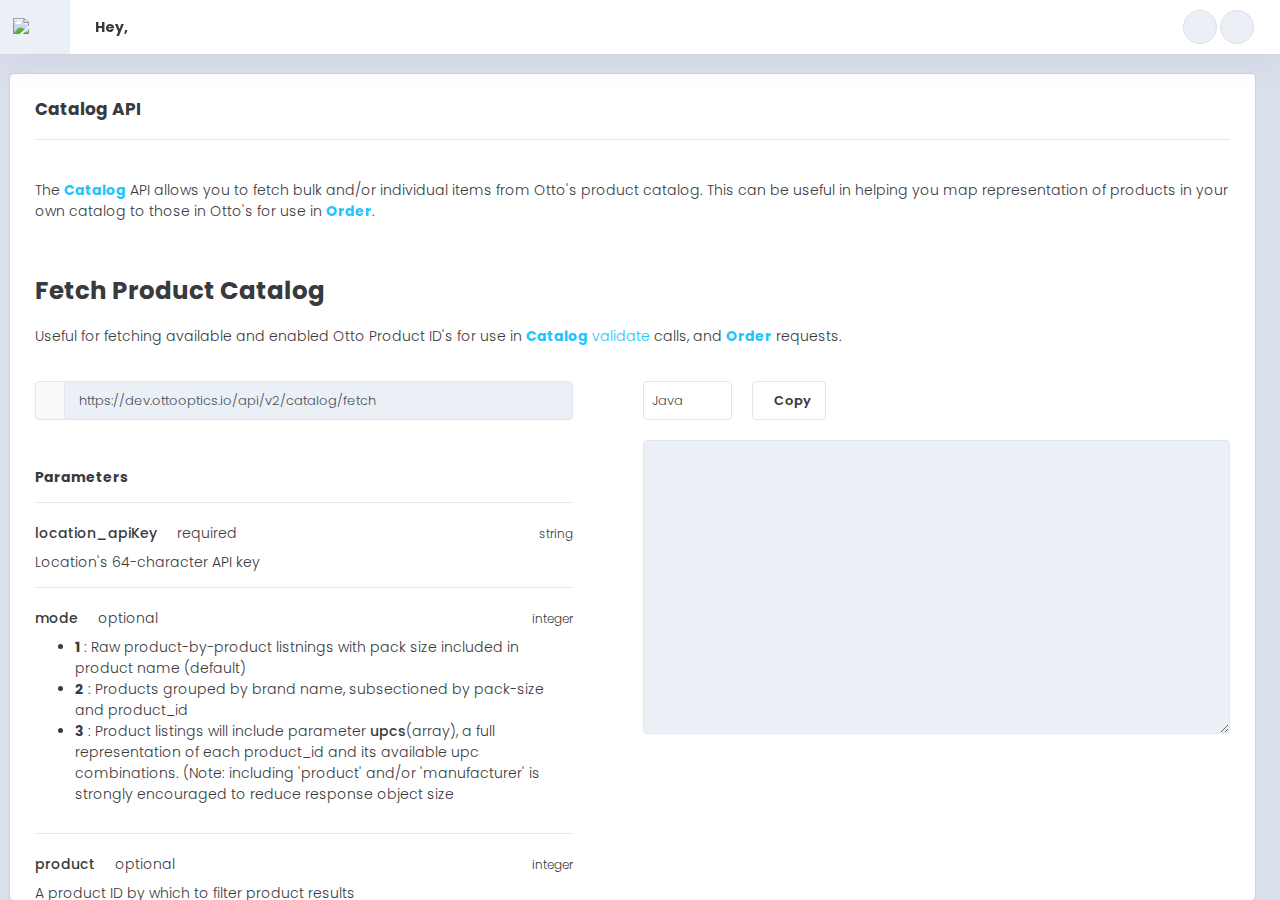
==== commit 67592755: "update css with local css files" ====
--- a/docs/catalog.html
+++ b/docs/catalog.html
@@ -6,9 +6,9 @@
     <title>Otto Optics | Developer Dashboard</title>
     <meta name="description" content="Otto Optics Developer Dashboard">
     <link rel="stylesheet" href="https://fonts.googleapis.com/css?family=Poppins:300,400,500,600,700%7CRoboto:300,400,500,600,700">
-    <link href="https://dev.ottooptics.io/assets/js/global/integration/plugins/avnSkeleton/avnSkeleton.css" rel="stylesheet" type="text/css" />
-    <link href="https://dev.ottooptics.io/assets/plugins/global/plugins.bundle.css?v=1.34" rel="stylesheet" type="text/css" />
-    <link href="https://dev.ottooptics.io/assets/css/style.bundle.css?v=1.34" rel="stylesheet" type="text/css" />
+    <link href="../assets/css/avnSkeleton.css" rel="stylesheet" type="text/css" />
+    <link href="../assets/css/plugins.bundle.css?v=1.34" rel="stylesheet" type="text/css" />
+    <link href="../assets/css/style.bundle.css?v=1.34" rel="stylesheet" type="text/css" />
     <link rel="stylesheet" href="https://cdnjs.cloudflare.com/ajax/libs/noUiSlider/14.5.0/nouislider.min.css">
     <link rel="stylesheet" href="https://cdnjs.cloudflare.com/ajax/libs/intro.js/4.2.2/introjs.min.css" integrity="sha512-631ugrjzlQYCOP9P8BOLEMFspr5ooQwY3rgt8SMUa+QqtVMbY/tniEUOcABHDGjK50VExB4CNc61g5oopGqCEw==" crossorigin="anonymous" referrerpolicy="no-referrer" />
     <link rel="apple-touch-icon" sizes="180x180" href="https://dev.ottooptics.io/apple-touch-icon.png">
--- a/assets/css/avnSkeleton.css
+++ b/assets/css/avnSkeleton.css
@@ -0,0 +1,137 @@
+.avn-skeleton > * {
+    animation: avnSkeleton 0.125s ease-out forwards;
+}
+
+.avn-skeleton-icon {
+    float: left;
+    position: relative;
+    top: -0.5rem;
+    margin-right: 1.5rem;
+    width: 3rem;
+    height: 3rem;
+    border-radius: 100%;
+    background-color: rgba(0, 0, 0, 0.1);
+    transform-origin: 100%;
+    opacity: 0;
+    animation: avnSkeletonIcon 0.25s ease-out 0.5s forwards;
+}
+
+.avn-skeleton-icon-lines {
+    top: 0.25rem;
+}
+
+.avn-skeleton-loader {
+    position: absolute;
+    bottom: 0;
+    left: 0;
+    width: 100%;
+    height: 0.2rem;
+    background-color: rgba(0, 0, 0, 0.2);
+    background-image: linear-gradient(to right, rgba(0, 0, 0, 0) 0%, rgba(255, 255, 255, 0.65) 50%, rgba(0, 0, 0, 0) 100%);
+    background-repeat: no-repeat;
+    animation: avnSkeletonLoader 1.5s ease-in-out infinite;
+}
+
+.avn-skeleton-text {
+    display: inline-block;
+    position: relative;
+}
+
+.avn-skeleton-text:after {
+    content: "";
+    display: block;
+    background-color: rgba(0, 0, 0, 0.1);
+    animation: avnSkeletonText 0.25s ease-out 0.5s forwards;
+}
+
+.avn-skeleton-text:nth-child(4n + 1) {
+    width: 40%;
+    height: 0.9rem;
+    padding: 0.05rem 0 0.05rem 0;
+}
+
+.avn-skeleton-text:nth-child(4n + 2) {
+    width: 80%;
+    height: 0.6rem;
+    padding: 0.15rem 0 0.15rem 0;
+}
+
+.avn-skeleton-text:nth-child(4n + 3) {
+    width: 85%;
+    height: 0.9rem;
+    padding: 0.05rem 0 0.05rem 0;
+}
+
+.avn-skeleton-text:nth-child(4n + 4) {
+    width: 70%;
+    height: 0.6rem;
+    padding: 0.15rem 0 0.15rem 0;
+}
+
+.avn-skeleton-header .avn-skeleton-text:nth-child(4n + 1) {
+    width: 55%;
+}
+
+.avn-skeleton-header .avn-skeleton-text:nth-child(4n + 2) {
+    width: 65%;
+}
+
+@keyframes avnSkeleton {
+    0% {
+        opacity: 0;
+    }
+
+    100% {
+        opacity: 1;
+    }
+}
+
+@keyframes avnSkeletonIcon {
+    0% {
+        transform: scaleX(0);
+        opacity: 0;
+    }
+
+    100% {
+        transform: scaleX(1);
+        opacity: 1;
+    }
+}
+
+@keyframes avnSkeletonLoader {
+    0% {
+        background-size: 0% 100%;
+        background-position-x: 0;
+    }
+
+    25% {
+        background-size: 50% 100%;
+    }
+
+    50% {
+        background-position-x: 50%;
+    }
+
+    75% {
+        background-size: 50% 100%;
+    }
+
+    100% {
+        background-size: 0% 100%;
+        background-position-x: 100%;
+    }
+}
+
+@keyframes avnSkeletonText {
+    0% {
+        width: 10%;
+        height: 10%;
+        opacity: 0;
+    }
+
+    100% {
+        width: 100%;
+        height: 100%;
+        opacity: 1;
+    }
+}